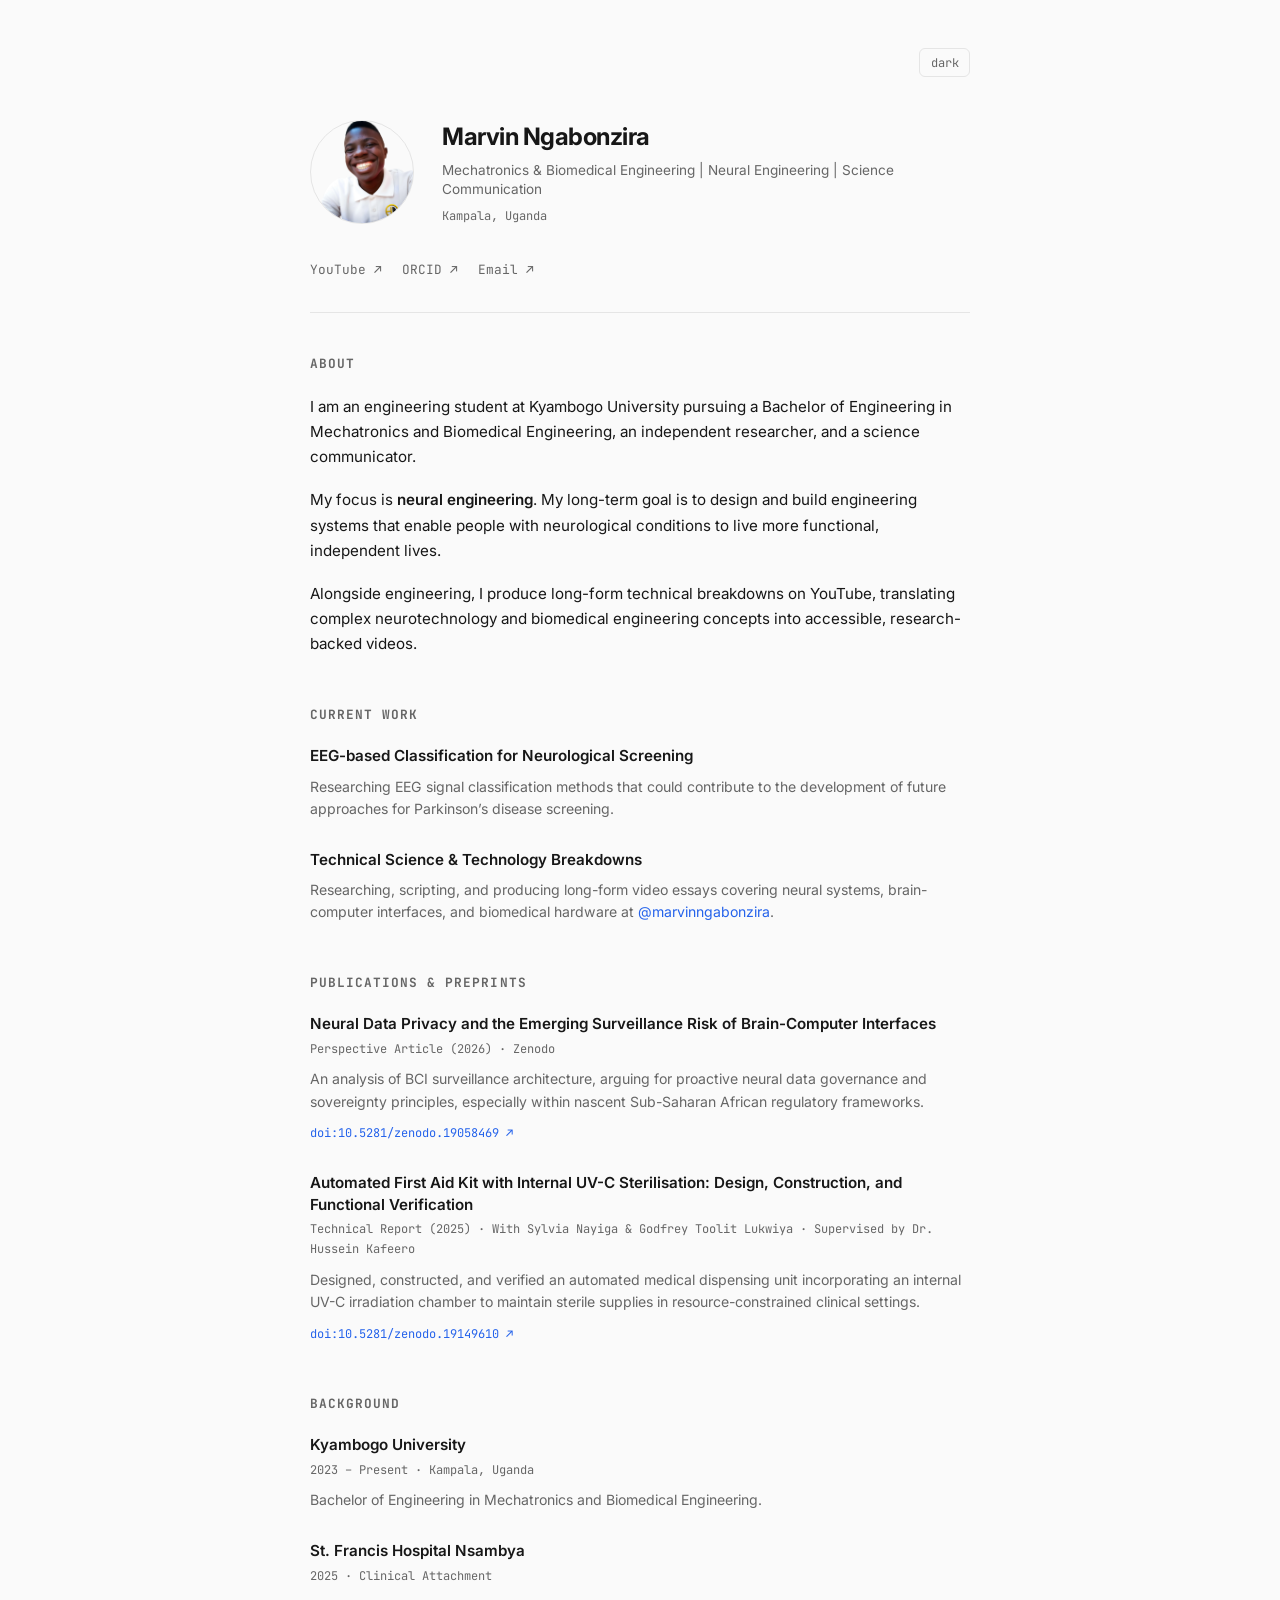
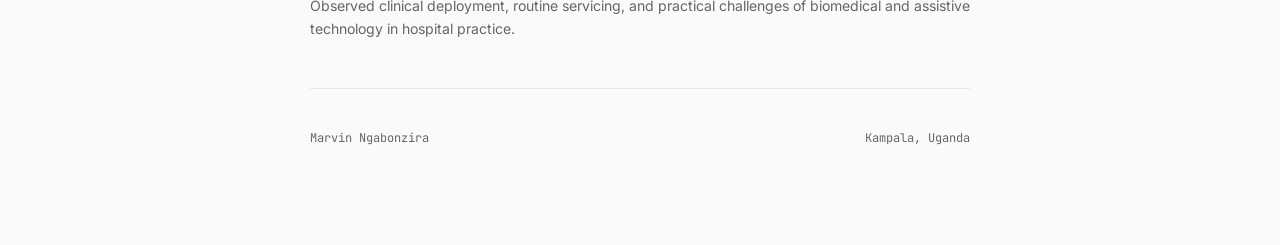
==== index.html @ a2af74e5 "Revise index.html for personal website branding Updated the index.html file to reflect personal bran" ====
<!DOCTYPE html>
<html lang="en">
<head>
  <meta charset="UTF-8">
  <meta name="viewport" content="width=device-width, initial-scale=1.0">
  <title>Marvin Ngabonzira | Engineer & Researcher</title>
  <meta name="description" content="Personal website of Marvin Ngabonzira — Mechatronics & Biomedical Engineering student, neural engineering researcher, and science communicator based in Kampala, Uganda.">
  <link rel="icon" href="assets/logo.png" type="image/png">

  <!-- Clean, readable fonts -->
  <link rel="preconnect" href="https://fonts.googleapis.com">
  <link rel="preconnect" href="https://fonts.gstatic.com" crossorigin>
  <link href="https://fonts.googleapis.com/css2?family=Inter:wght@400;500;600;700&family=JetBrains+Mono:wght@400;500&display=swap" rel="stylesheet">

  <style>
    /* ============================================================
       DESIGN SYSTEM - CLEAN EDITORIAL (LIGHT + REFINED DARK)
       ============================================================ */
    :root {
      --bg: #fafafa;
      --surface: #ffffff;
      --text: #171717;
      --text-muted: #666666;
      --border: #e5e5e5;
      --border-hover: #b3b3b3;
      --accent: #2563eb;
      --accent-hover: #1d4ed8;
      --tag-bg: #f3f4f6;
      --font-sans: 'Inter', -apple-system, BlinkMacSystemFont, sans-serif;
      --font-mono: 'JetBrains Mono', monospace;
    }

    [data-theme="dark"] {
      --bg: #111215;
      --surface: #18191e;
      --text: #ededed;
      --text-muted: #8c9099;
      --border: #262830;
      --border-hover: #3e414e;
      --accent: #60a5fa;
      --accent-hover: #93c5fd;
      --tag-bg: #1c1e24;
    }

    *, *::before, *::after {
      box-sizing: border-box;
      margin: 0;
      padding: 0;
    }

    html {
      font-size: 16px;
      scroll-behavior: smooth;
      -webkit-font-smoothing: antialiased;
    }

    body {
      background-color: var(--bg);
      color: var(--text);
      font-family: var(--font-sans);
      line-height: 1.65;
      transition: background-color 0.2s ease, color 0.2s ease;
      padding: 3rem 1.5rem 6rem;
    }

    .wrapper {
      max-width: 660px;
      margin: 0 auto;
    }

    /* Header & Top Bar */
    .top-bar {
      display: flex;
      justify-content: flex-end;
      margin-bottom: 2.5rem;
    }

    .theme-toggle {
      background: none;
      border: 1px solid var(--border);
      border-radius: 6px;
      padding: 0.35rem 0.65rem;
      font-family: var(--font-mono);
      font-size: 0.75rem;
      color: var(--text-muted);
      cursor: pointer;
      transition: all 0.15s ease;
    }

    .theme-toggle:hover {
      color: var(--text);
      border-color: var(--border-hover);
    }

    /* Profile / Intro */
    .profile-header {
      display: flex;
      align-items: center;
      gap: 1.75rem;
      margin-bottom: 2rem;
    }

    .avatar {
      width: 104px;
      height: 104px;
      border-radius: 50%;
      object-fit: cover;
      object-position: top center;
      border: 1px solid var(--border);
      flex-shrink: 0;
    }

    .profile-info h1 {
      font-size: 1.5rem;
      font-weight: 700;
      letter-spacing: -0.02em;
      margin-bottom: 0.25rem;
    }

    .profile-tagline {
      font-size: 0.85rem;
      color: var(--text-muted);
      margin-bottom: 0.5rem;
      line-height: 1.4;
    }

    .profile-location {
      font-family: var(--font-mono);
      font-size: 0.75rem;
      color: var(--text-muted);
    }

    /* Links Bar */
    .nav-links {
      display: flex;
      flex-wrap: wrap;
      gap: 1.25rem;
      padding-bottom: 2rem;
      border-bottom: 1px solid var(--border);
      margin-bottom: 2.5rem;
    }

    .nav-link {
      font-family: var(--font-mono);
      font-size: 0.8rem;
      color: var(--text-muted);
      text-decoration: none;
      transition: color 0.15s ease;
    }

    .nav-link:hover {
      color: var(--accent);
    }

    /* Content Typography */
    h2 {
      font-size: 0.8rem;
      font-family: var(--font-mono);
      text-transform: uppercase;
      letter-spacing: 0.08em;
      color: var(--text-muted);
      margin-bottom: 1.25rem;
    }

    p {
      font-size: 0.95rem;
      color: var(--text);
      margin-bottom: 1.15rem;
    }

    strong {
      font-weight: 600;
      color: var(--text);
    }

    a {
      color: var(--accent);
      text-decoration: none;
    }

    a:hover {
      text-decoration: underline;
    }

    section {
      margin-bottom: 3rem;
    }

    /* Item Blocks (Work, Papers, Experience) */
    .item-list {
      display: flex;
      flex-direction: column;
      gap: 1.75rem;
    }

    .item {
      display: flex;
      flex-direction: column;
      gap: 0.35rem;
    }

    .item-title {
      font-size: 0.95rem;
      font-weight: 600;
      line-height: 1.4;
    }

    .item-meta {
      font-family: var(--font-mono);
      font-size: 0.75rem;
      color: var(--text-muted);
    }

    .item-desc {
      font-size: 0.88rem;
      color: var(--text-muted);
      line-height: 1.6;
      margin-top: 0.2rem;
      margin-bottom: 0;
    }

    .item-link {
      font-family: var(--font-mono);
      font-size: 0.75rem;
      margin-top: 0.35rem;
      display: inline-block;
    }

    /* Footer */
    footer {
      padding-top: 2.5rem;
      border-top: 1px solid var(--border);
      display: flex;
      justify-content: space-between;
      align-items: center;
      font-family: var(--font-mono);
      font-size: 0.75rem;
      color: var(--text-muted);
      flex-wrap: wrap;
      gap: 0.75rem;
    }

    @media (max-width: 540px) {
      body {
        padding: 2rem 1.2rem 4rem;
      }
      .profile-header {
        flex-direction: column;
        align-items: flex-start;
        gap: 1rem;
      }
      .avatar {
        width: 88px;
        height: 88px;
      }
    }
  </style>
</head>
<body>

  <div class="wrapper">
    <!-- Top Theme Toggle -->
    <div class="top-bar">
      <button class="theme-toggle" id="theme-toggle" aria-label="Toggle visual theme">
        theme
      </button>
    </div>

    <!-- Profile Header -->
    <header class="profile-header">
      <img src="assets/profile.webp" alt="Marvin Ngabonzira" class="avatar" width="104" height="104">
      <div class="profile-info">
        <h1>Marvin Ngabonzira</h1>
        <p class="profile-tagline">Mechatronics & Biomedical Engineering | Neural Engineering | Science Communication</p>
        <div class="profile-location">Kampala, Uganda</div>
      </div>
    </header>

    <!-- Clean Direct Links -->
    <nav class="nav-links" aria-label="Social and academic links">
      <a href="https://www.youtube.com/@marvinngabonzira" target="_blank" rel="noopener" class="nav-link">YouTube ↗</a>
      <a href="https://orcid.org/0009-0000-2708-2825" target="_blank" rel="noopener" class="nav-link">ORCID ↗</a>
      <a href="mailto:marvin@myscienceblueprint.com" class="nav-link">Email ↗</a>
    </nav>

    <!-- Bio -->
    <section aria-labelledby="sec-about">
      <h2 id="sec-about">About</h2>
      <p>
        I am an engineering student at Kyambogo University pursuing a Bachelor of Engineering in Mechatronics and Biomedical Engineering, an independent researcher, and a science communicator.
      </p>
      <p>
        My focus is <strong>neural engineering</strong>. My long-term goal is to design and build engineering systems that enable people with neurological conditions to live more functional, independent lives.
      </p>
      <p>
        Alongside engineering, I produce long-form technical breakdowns on YouTube, translating complex neurotechnology and biomedical engineering concepts into accessible, research-backed videos.
      </p>
    </section>

    <!-- Current Work -->
    <section aria-labelledby="sec-current">
      <h2 id="sec-current">Current Work</h2>
      <div class="item-list">
        <div class="item">
          <div class="item-title">EEG-based Classification for Neurological Screening</div>
          <div class="item-desc">
            Researching EEG signal classification methods that could contribute to the development of future approaches for Parkinson’s disease screening.
          </div>
        </div>
        <div class="item">
          <div class="item-title">Technical Science & Technology Breakdowns</div>
          <div class="item-desc">
            Researching, scripting, and producing long-form video essays covering neural systems, brain-computer interfaces, and biomedical hardware at <a href="https://www.youtube.com/@marvinngabonzira" target="_blank" rel="noopener">@marvinngabonzira</a>.
          </div>
        </div>
      </div>
    </section>

    <!-- Research & Publications -->
    <section aria-labelledby="sec-research">
      <h2 id="sec-research">Publications & Preprints</h2>
      <div class="item-list">

        <article class="item">
          <div class="item-title">Neural Data Privacy and the Emerging Surveillance Risk of Brain-Computer Interfaces</div>
          <div class="item-meta">Perspective Article (2026) · Zenodo</div>
          <div class="item-desc">
            An analysis of BCI surveillance architecture, arguing for proactive neural data governance and sovereignty principles, especially within nascent Sub-Saharan African regulatory frameworks.
          </div>
          <a href="https://doi.org/10.5281/zenodo.19058469" target="_blank" rel="noopener" class="item-link">
            doi:10.5281/zenodo.19058469 ↗
          </a>
        </article>

        <article class="item">
          <div class="item-title">Automated First Aid Kit with Internal UV-C Sterilisation: Design, Construction, and Functional Verification</div>
          <div class="item-meta">Technical Report (2025) · With Sylvia Nayiga & Godfrey Toolit Lukwiya · Supervised by Dr. Hussein Kafeero</div>
          <div class="item-desc">
            Designed, constructed, and verified an automated medical dispensing unit incorporating an internal UV-C irradiation chamber to maintain sterile supplies in resource-constrained clinical settings.
          </div>
          <a href="https://doi.org/10.5281/zenodo.19149610" target="_blank" rel="noopener" class="item-link">
            doi:10.5281/zenodo.19149610 ↗
          </a>
        </article>

      </div>
    </section>

    <!-- Background & Experience -->
    <section aria-labelledby="sec-background">
      <h2 id="sec-background">Background</h2>
      <div class="item-list">
        <div class="item">
          <div class="item-title">Kyambogo University</div>
          <div class="item-meta">2023 – Present · Kampala, Uganda</div>
          <div class="item-desc">
            Bachelor of Engineering in Mechatronics and Biomedical Engineering.
          </div>
        </div>
        <div class="item">
          <div class="item-title">St. Francis Hospital Nsambya</div>
          <div class="item-meta">2025 · Clinical Attachment</div>
          <div class="item-desc">
            Observed clinical deployment, routine servicing, and practical challenges of biomedical and assistive technology in hospital practice.
          </div>
        </div>
      </div>
    </section>

    <!-- Footer -->
    <footer>
      <span>Marvin Ngabonzira</span>
      <span>Kampala, Uganda</span>
    </footer>
  </div>

  <!-- Minimal Dark/Light Mode Switcher -->
  <script>
    (function() {
      const toggleBtn = document.getElementById('theme-toggle');
      const root = document.documentElement;

      // Determine initial theme: saved choice > system preference > default dark
      const savedTheme = localStorage.getItem('theme');
      const prefersDark = window.matchMedia('(prefers-color-scheme: dark)').matches;
      const initialTheme = savedTheme || (prefersDark ? 'dark' : 'light');

      root.setAttribute('data-theme', initialTheme);
      toggleBtn.textContent = initialTheme === 'dark' ? 'light' : 'dark';

      toggleBtn.addEventListener('click', function() {
        const currentTheme = root.getAttribute('data-theme');
        const newTheme = currentTheme === 'dark' ? 'light' : 'dark';
        root.setAttribute('data-theme', newTheme);
        localStorage.setItem('theme', newTheme);
        toggleBtn.textContent = newTheme === 'dark' ? 'light' : 'dark';
      });
    })();
  </script>
</body>
</html>
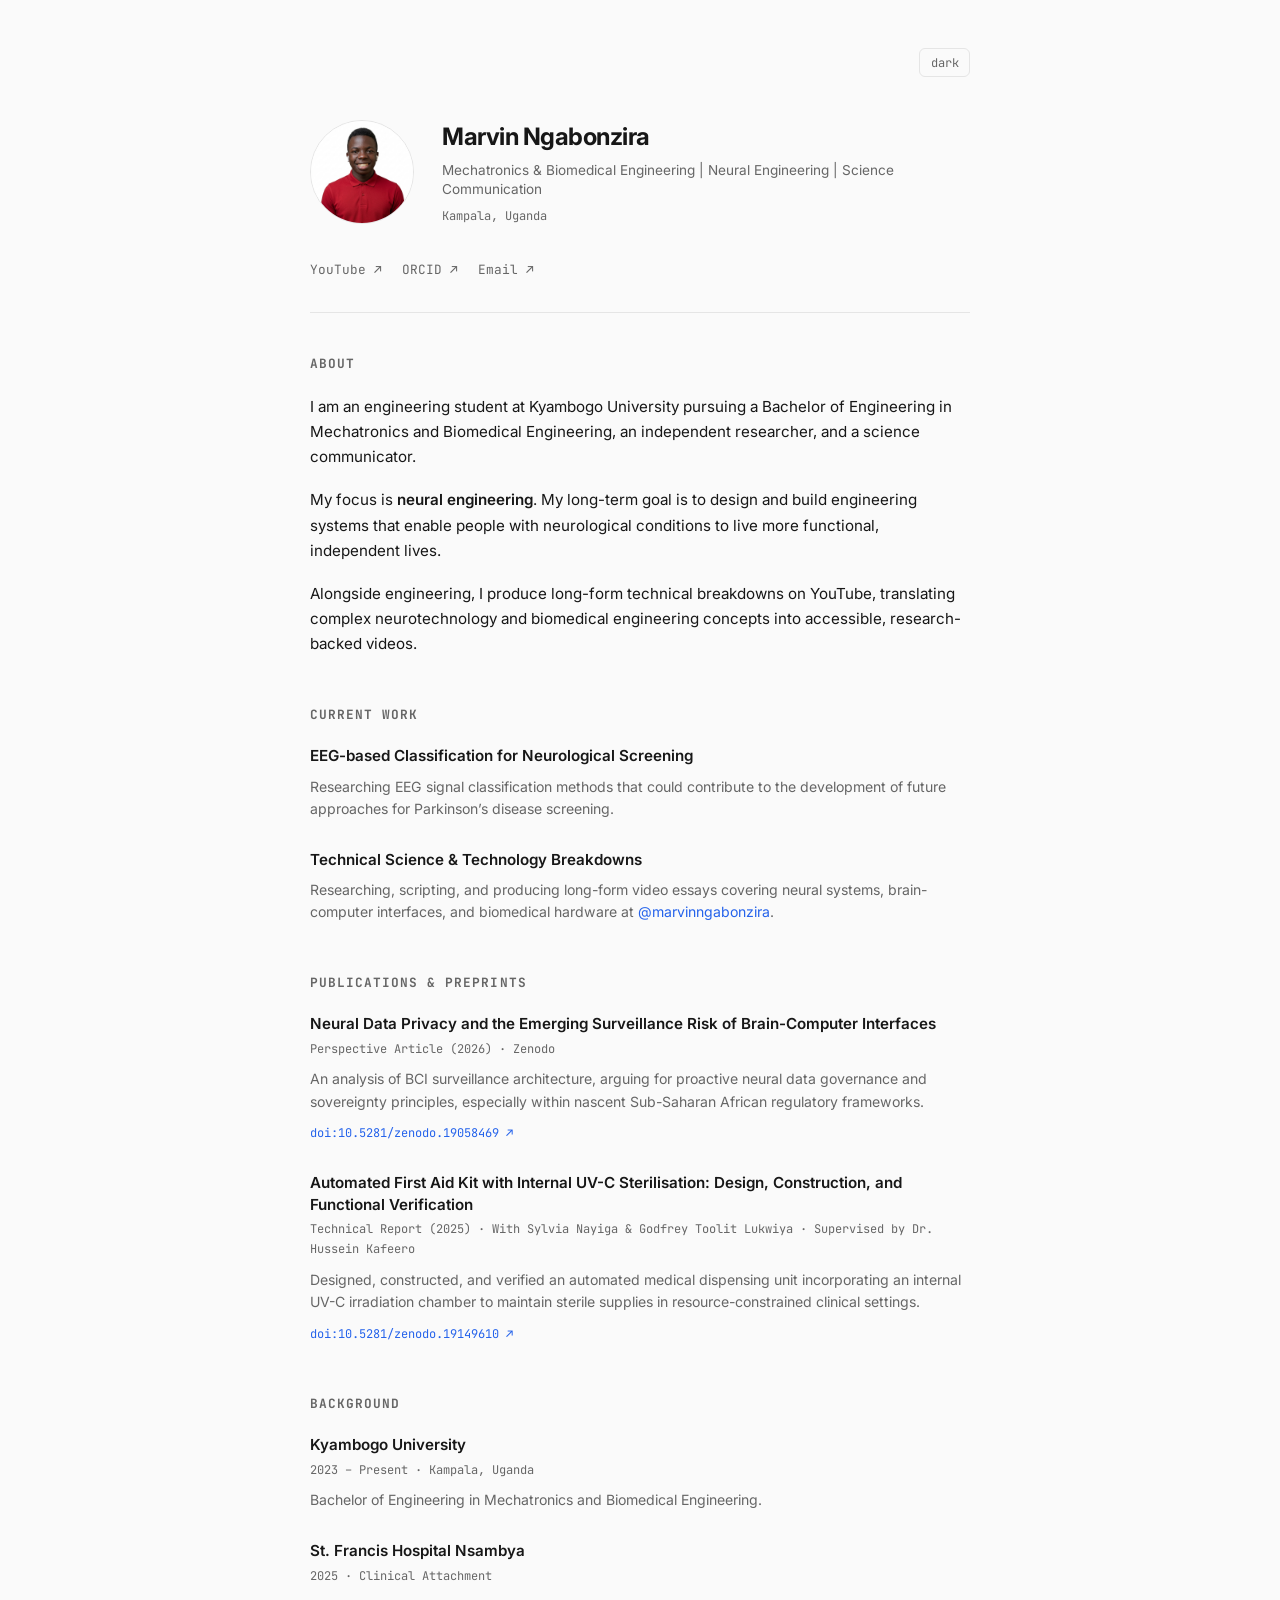
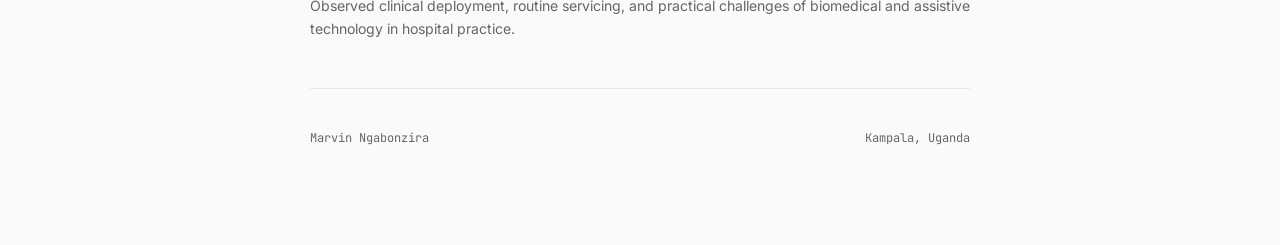
==== commit ac3a00a1: "Update profile image in index.html" ====
--- a/index.html
+++ b/index.html
@@ -268,7 +268,7 @@
 
     <!-- Profile Header -->
     <header class="profile-header">
-      <img src="assets/profile.webp" alt="Marvin Ngabonzira" class="avatar" width="104" height="104">
+      <img src="assets/marvin1.png" alt="Marvin Ngabonzira" class="avatar" width="104" height="104">
       <div class="profile-info">
         <h1>Marvin Ngabonzira</h1>
         <p class="profile-tagline">Mechatronics & Biomedical Engineering | Neural Engineering | Science Communication</p>
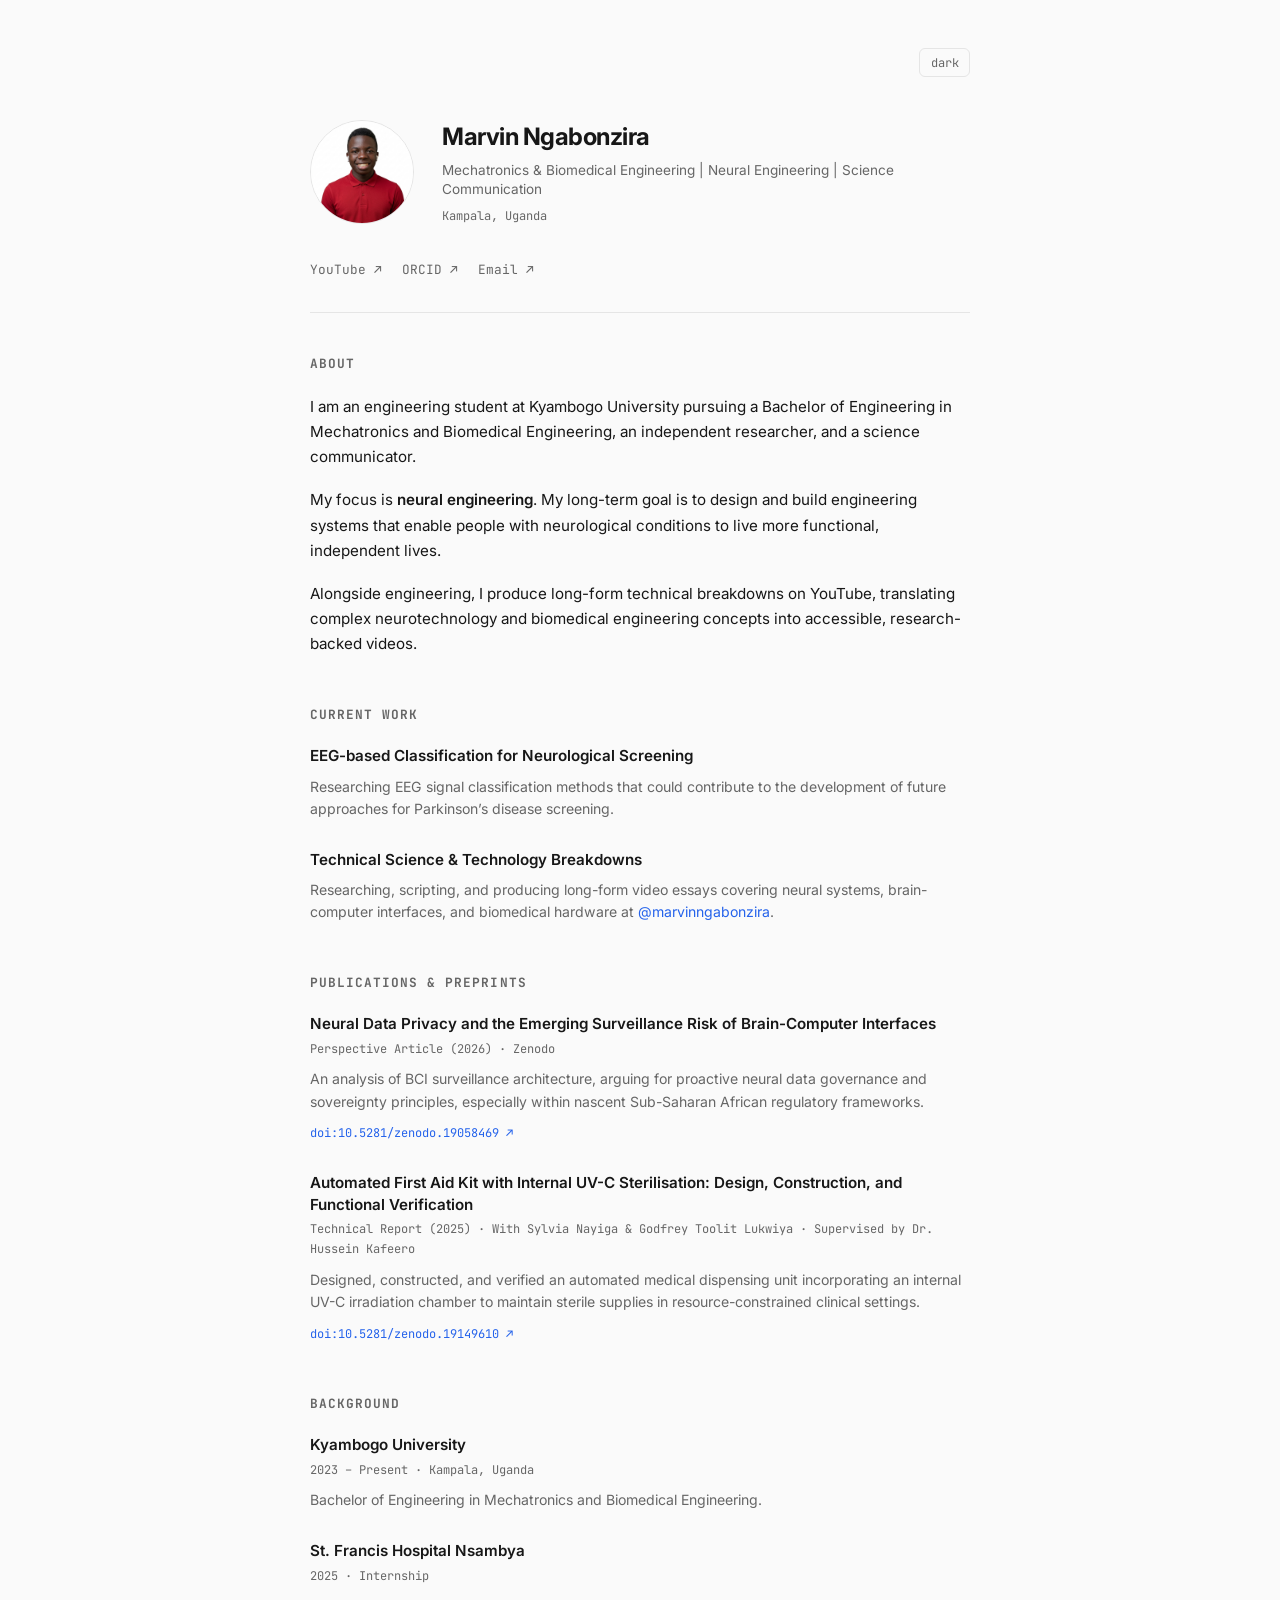
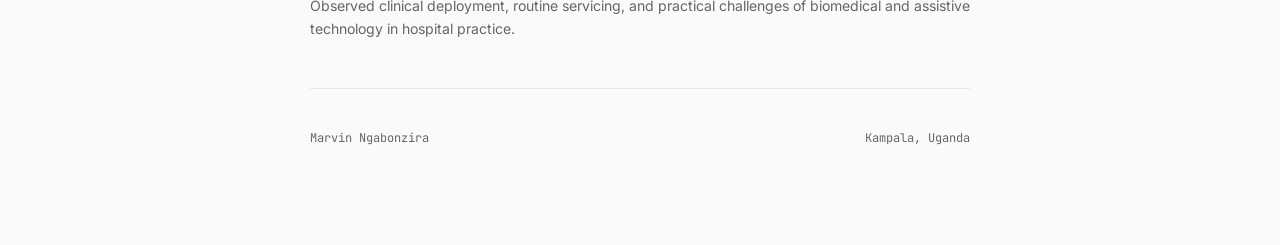
==== commit ff63562d: "Update internship title in index.html" ====
--- a/index.html
+++ b/index.html
@@ -5,7 +5,20 @@
   <meta name="viewport" content="width=device-width, initial-scale=1.0">
   <title>Marvin Ngabonzira | Engineer & Researcher</title>
   <meta name="description" content="Personal website of Marvin Ngabonzira — Mechatronics & Biomedical Engineering student, neural engineering researcher, and science communicator based in Kampala, Uganda.">
-  <link rel="icon" href="assets/logo.png" type="image/png">
+  <link rel="icon" href="assets/marvin1.ico" type="image/ico">
+
+  <!-- Open Graph / Link Previews -->
+  <meta property="og:type" content="website">
+  <meta property="og:url" content="https://myscienceblueprint.com/">
+  <meta property="og:title" content="Marvin Ngabonzira">
+  <meta property="og:description" content="Mechatronics & Biomedical Engineering | Neural Engineering | Science Communication">
+  <meta property="og:image" content="https://myscienceblueprint.com/assets/profile.webp">
+
+<!-- Twitter Card -->
+  <meta name="twitter:card" content="summary">
+  <meta name="twitter:title" content="Marvin Ngabonzira">
+  <meta name="twitter:description" content="Mechatronics & Biomedical Engineering | Neural Engineering | Science Communication">
+  <meta name="twitter:image" content="https://myscienceblueprint.com/assets/profile.webp">
 
   <!-- Clean, readable fonts -->
   <link rel="preconnect" href="https://fonts.googleapis.com">
@@ -359,7 +372,7 @@
         </div>
         <div class="item">
           <div class="item-title">St. Francis Hospital Nsambya</div>
-          <div class="item-meta">2025 · Clinical Attachment</div>
+          <div class="item-meta">2025 · Internship</div>
           <div class="item-desc">
             Observed clinical deployment, routine servicing, and practical challenges of biomedical and assistive technology in hospital practice.
           </div>
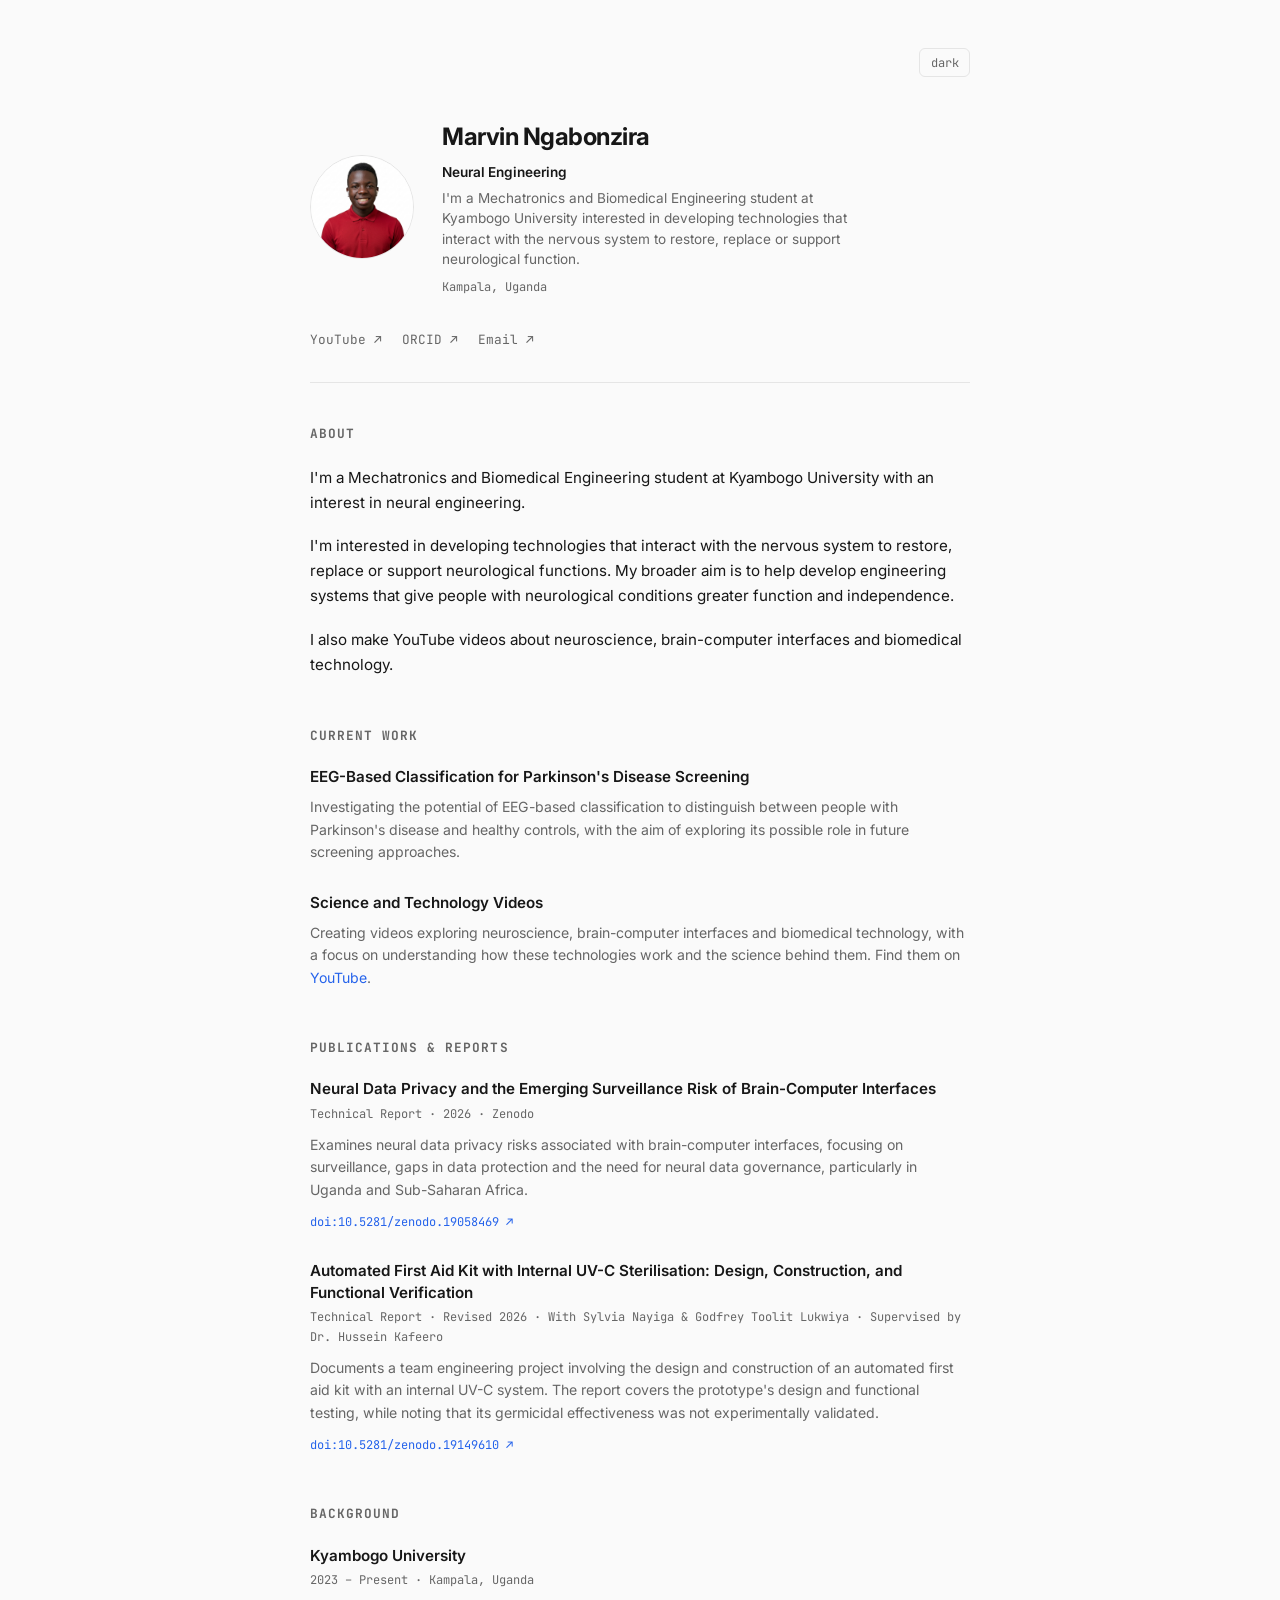
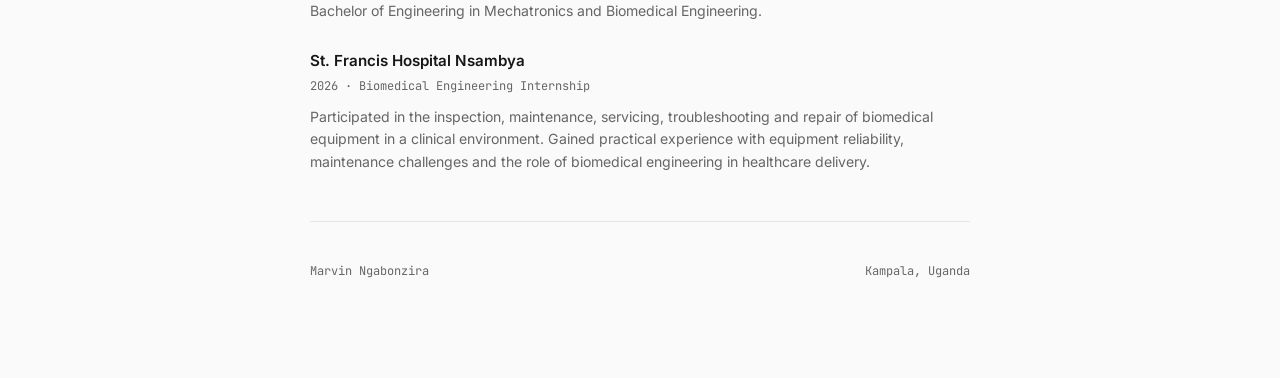
==== commit 16774791: "Rename marvin_ngabonzira_website_updated.html to index.html" ====
--- a/index.html
+++ b/index.html
@@ -3,22 +3,31 @@
 <head>
   <meta charset="UTF-8">
   <meta name="viewport" content="width=device-width, initial-scale=1.0">
-  <title>Marvin Ngabonzira | Engineer & Researcher</title>
-  <meta name="description" content="Personal website of Marvin Ngabonzira — Mechatronics & Biomedical Engineering student, neural engineering researcher, and science communicator based in Kampala, Uganda.">
-  <link rel="icon" href="assets/marvin1.ico" type="image/ico">
+  <title>Marvin Ngabonzira | Neural Engineering</title>
+  <meta name="description" content="Marvin Ngabonzira is a Mechatronics and Biomedical Engineering student at Kyambogo University interested in neural engineering and technologies that interact with the nervous system.">
+  <link rel="icon" href="assets/marvin1.ico" type="image/x-icon">
 
   <!-- Open Graph / Link Previews -->
   <meta property="og:type" content="website">
   <meta property="og:url" content="https://myscienceblueprint.com/">
   <meta property="og:title" content="Marvin Ngabonzira">
-  <meta property="og:description" content="Mechatronics & Biomedical Engineering | Neural Engineering | Science Communication">
-  <meta property="og:image" content="https://myscienceblueprint.com/assets/profile.webp">
-
-<!-- Twitter Card -->
+  <meta property="og:description" content="Mechatronics and Biomedical Engineering student at Kyambogo University interested in neural engineering.">
+  <meta property="og:image" content="https://myscienceblueprint.com/assets/marvin1.png">
+
+  <!-- Twitter Card -->
   <meta name="twitter:card" content="summary">
   <meta name="twitter:title" content="Marvin Ngabonzira">
-  <meta name="twitter:description" content="Mechatronics & Biomedical Engineering | Neural Engineering | Science Communication">
-  <meta name="twitter:image" content="https://myscienceblueprint.com/assets/profile.webp">
+  <meta name="twitter:description" content="Mechatronics and Biomedical Engineering student at Kyambogo University interested in neural engineering.">
+  <meta name="twitter:image" content="https://myscienceblueprint.com/assets/marvin1.png">
+
+  <!-- Instant Theme Setter (prevents white flash) -->
+  <script>
+    (function() {
+      const saved = localStorage.getItem('theme');
+      const prefersDark = window.matchMedia('(prefers-color-scheme: dark)').matches;
+      document.documentElement.setAttribute('data-theme', saved || (prefersDark ? 'dark' : 'light'));
+    })();
+  </script>
 
   <!-- Clean, readable fonts -->
   <link rel="preconnect" href="https://fonts.googleapis.com">
@@ -130,11 +139,18 @@
       margin-bottom: 0.25rem;
     }
 
-    .profile-tagline {
+    .profile-field {
       font-size: 0.85rem;
-      color: var(--text-muted);
+      font-weight: 600;
+      margin-bottom: 0.3rem;
+    }
+
+    .profile-intro {
+      font-size: 0.85rem;
+      color: var(--text-muted);
+      line-height: 1.5;
       margin-bottom: 0.5rem;
-      line-height: 1.4;
+      max-width: 440px;
     }
 
     .profile-location {
@@ -284,7 +300,8 @@
       <img src="assets/marvin1.png" alt="Marvin Ngabonzira" class="avatar" width="104" height="104">
       <div class="profile-info">
         <h1>Marvin Ngabonzira</h1>
-        <p class="profile-tagline">Mechatronics & Biomedical Engineering | Neural Engineering | Science Communication</p>
+        <div class="profile-field">Neural Engineering</div>
+        <p class="profile-intro">I'm a Mechatronics and Biomedical Engineering student at Kyambogo University interested in developing technologies that interact with the nervous system to restore, replace or support neurological function.</p>
         <div class="profile-location">Kampala, Uganda</div>
       </div>
     </header>
@@ -300,13 +317,13 @@
     <section aria-labelledby="sec-about">
       <h2 id="sec-about">About</h2>
       <p>
-        I am an engineering student at Kyambogo University pursuing a Bachelor of Engineering in Mechatronics and Biomedical Engineering, an independent researcher, and a science communicator.
+        I'm a Mechatronics and Biomedical Engineering student at Kyambogo University with an interest in neural engineering.
       </p>
       <p>
-        My focus is <strong>neural engineering</strong>. My long-term goal is to design and build engineering systems that enable people with neurological conditions to live more functional, independent lives.
+        I'm interested in developing technologies that interact with the nervous system to restore, replace or support neurological functions. My broader aim is to help develop engineering systems that give people with neurological conditions greater function and independence.
       </p>
       <p>
-        Alongside engineering, I produce long-form technical breakdowns on YouTube, translating complex neurotechnology and biomedical engineering concepts into accessible, research-backed videos.
+        I also make YouTube videos about neuroscience, brain-computer interfaces and biomedical technology.
       </p>
     </section>
 
@@ -315,15 +332,15 @@
       <h2 id="sec-current">Current Work</h2>
       <div class="item-list">
         <div class="item">
-          <div class="item-title">EEG-based Classification for Neurological Screening</div>
-          <div class="item-desc">
-            Researching EEG signal classification methods that could contribute to the development of future approaches for Parkinson’s disease screening.
+          <div class="item-title">EEG-Based Classification for Parkinson's Disease Screening</div>
+          <div class="item-desc">
+            Investigating the potential of EEG-based classification to distinguish between people with Parkinson's disease and healthy controls, with the aim of exploring its possible role in future screening approaches.
           </div>
         </div>
         <div class="item">
-          <div class="item-title">Technical Science & Technology Breakdowns</div>
-          <div class="item-desc">
-            Researching, scripting, and producing long-form video essays covering neural systems, brain-computer interfaces, and biomedical hardware at <a href="https://www.youtube.com/@marvinngabonzira" target="_blank" rel="noopener">@marvinngabonzira</a>.
+          <div class="item-title">Science and Technology Videos</div>
+          <div class="item-desc">
+            Creating videos exploring neuroscience, brain-computer interfaces and biomedical technology, with a focus on understanding how these technologies work and the science behind them. Find them on <a href="https://www.youtube.com/@marvinngabonzira" target="_blank" rel="noopener">YouTube</a>.
           </div>
         </div>
       </div>
@@ -331,14 +348,14 @@
 
     <!-- Research & Publications -->
     <section aria-labelledby="sec-research">
-      <h2 id="sec-research">Publications & Preprints</h2>
+      <h2 id="sec-research">Publications & Reports</h2>
       <div class="item-list">
 
         <article class="item">
           <div class="item-title">Neural Data Privacy and the Emerging Surveillance Risk of Brain-Computer Interfaces</div>
-          <div class="item-meta">Perspective Article (2026) · Zenodo</div>
-          <div class="item-desc">
-            An analysis of BCI surveillance architecture, arguing for proactive neural data governance and sovereignty principles, especially within nascent Sub-Saharan African regulatory frameworks.
+          <div class="item-meta">Technical Report · 2026 · Zenodo</div>
+          <div class="item-desc">
+            Examines neural data privacy risks associated with brain-computer interfaces, focusing on surveillance, gaps in data protection and the need for neural data governance, particularly in Uganda and Sub-Saharan Africa.
           </div>
           <a href="https://doi.org/10.5281/zenodo.19058469" target="_blank" rel="noopener" class="item-link">
             doi:10.5281/zenodo.19058469 ↗
@@ -347,9 +364,9 @@
 
         <article class="item">
           <div class="item-title">Automated First Aid Kit with Internal UV-C Sterilisation: Design, Construction, and Functional Verification</div>
-          <div class="item-meta">Technical Report (2025) · With Sylvia Nayiga & Godfrey Toolit Lukwiya · Supervised by Dr. Hussein Kafeero</div>
-          <div class="item-desc">
-            Designed, constructed, and verified an automated medical dispensing unit incorporating an internal UV-C irradiation chamber to maintain sterile supplies in resource-constrained clinical settings.
+          <div class="item-meta">Technical Report · Revised 2026 · With Sylvia Nayiga & Godfrey Toolit Lukwiya · Supervised by Dr. Hussein Kafeero</div>
+          <div class="item-desc">
+            Documents a team engineering project involving the design and construction of an automated first aid kit with an internal UV-C system. The report covers the prototype's design and functional testing, while noting that its germicidal effectiveness was not experimentally validated.
           </div>
           <a href="https://doi.org/10.5281/zenodo.19149610" target="_blank" rel="noopener" class="item-link">
             doi:10.5281/zenodo.19149610 ↗
@@ -372,9 +389,9 @@
         </div>
         <div class="item">
           <div class="item-title">St. Francis Hospital Nsambya</div>
-          <div class="item-meta">2025 · Internship</div>
-          <div class="item-desc">
-            Observed clinical deployment, routine servicing, and practical challenges of biomedical and assistive technology in hospital practice.
+          <div class="item-meta">2026 · Biomedical Engineering Internship</div>
+          <div class="item-desc">
+            Participated in the inspection, maintenance, servicing, troubleshooting and repair of biomedical equipment in a clinical environment. Gained practical experience with equipment reliability, maintenance challenges and the role of biomedical engineering in healthcare delivery.
           </div>
         </div>
       </div>
@@ -388,27 +405,28 @@
   </div>
 
   <!-- Minimal Dark/Light Mode Switcher -->
-  <script>
-    (function() {
-      const toggleBtn = document.getElementById('theme-toggle');
-      const root = document.documentElement;
-
-      // Determine initial theme: saved choice > system preference > default dark
-      const savedTheme = localStorage.getItem('theme');
-      const prefersDark = window.matchMedia('(prefers-color-scheme: dark)').matches;
-      const initialTheme = savedTheme || (prefersDark ? 'dark' : 'light');
-
-      root.setAttribute('data-theme', initialTheme);
-      toggleBtn.textContent = initialTheme === 'dark' ? 'light' : 'dark';
-
-      toggleBtn.addEventListener('click', function() {
-        const currentTheme = root.getAttribute('data-theme');
-        const newTheme = currentTheme === 'dark' ? 'light' : 'dark';
-        root.setAttribute('data-theme', newTheme);
-        localStorage.setItem('theme', newTheme);
-        toggleBtn.textContent = newTheme === 'dark' ? 'light' : 'dark';
-      });
-    })();
-  </script>
+<script>
+  (function() {
+    const toggleBtn = document.getElementById('theme-toggle');
+    const root = document.documentElement;
+
+    function syncButton() {
+      const isDark = root.getAttribute('data-theme') === 'dark';
+      toggleBtn.textContent = isDark ? 'light' : 'dark';
+    }
+
+    // Set initial button label
+    syncButton();
+
+    toggleBtn.addEventListener('click', function() {
+      const isDark = root.getAttribute('data-theme') === 'dark';
+      const nextTheme = isDark ? 'light' : 'dark';
+      root.setAttribute('data-theme', nextTheme);
+      localStorage.setItem('theme', nextTheme);
+      syncButton();
+    });
+  })();
+</script>
+  
 </body>
 </html>
